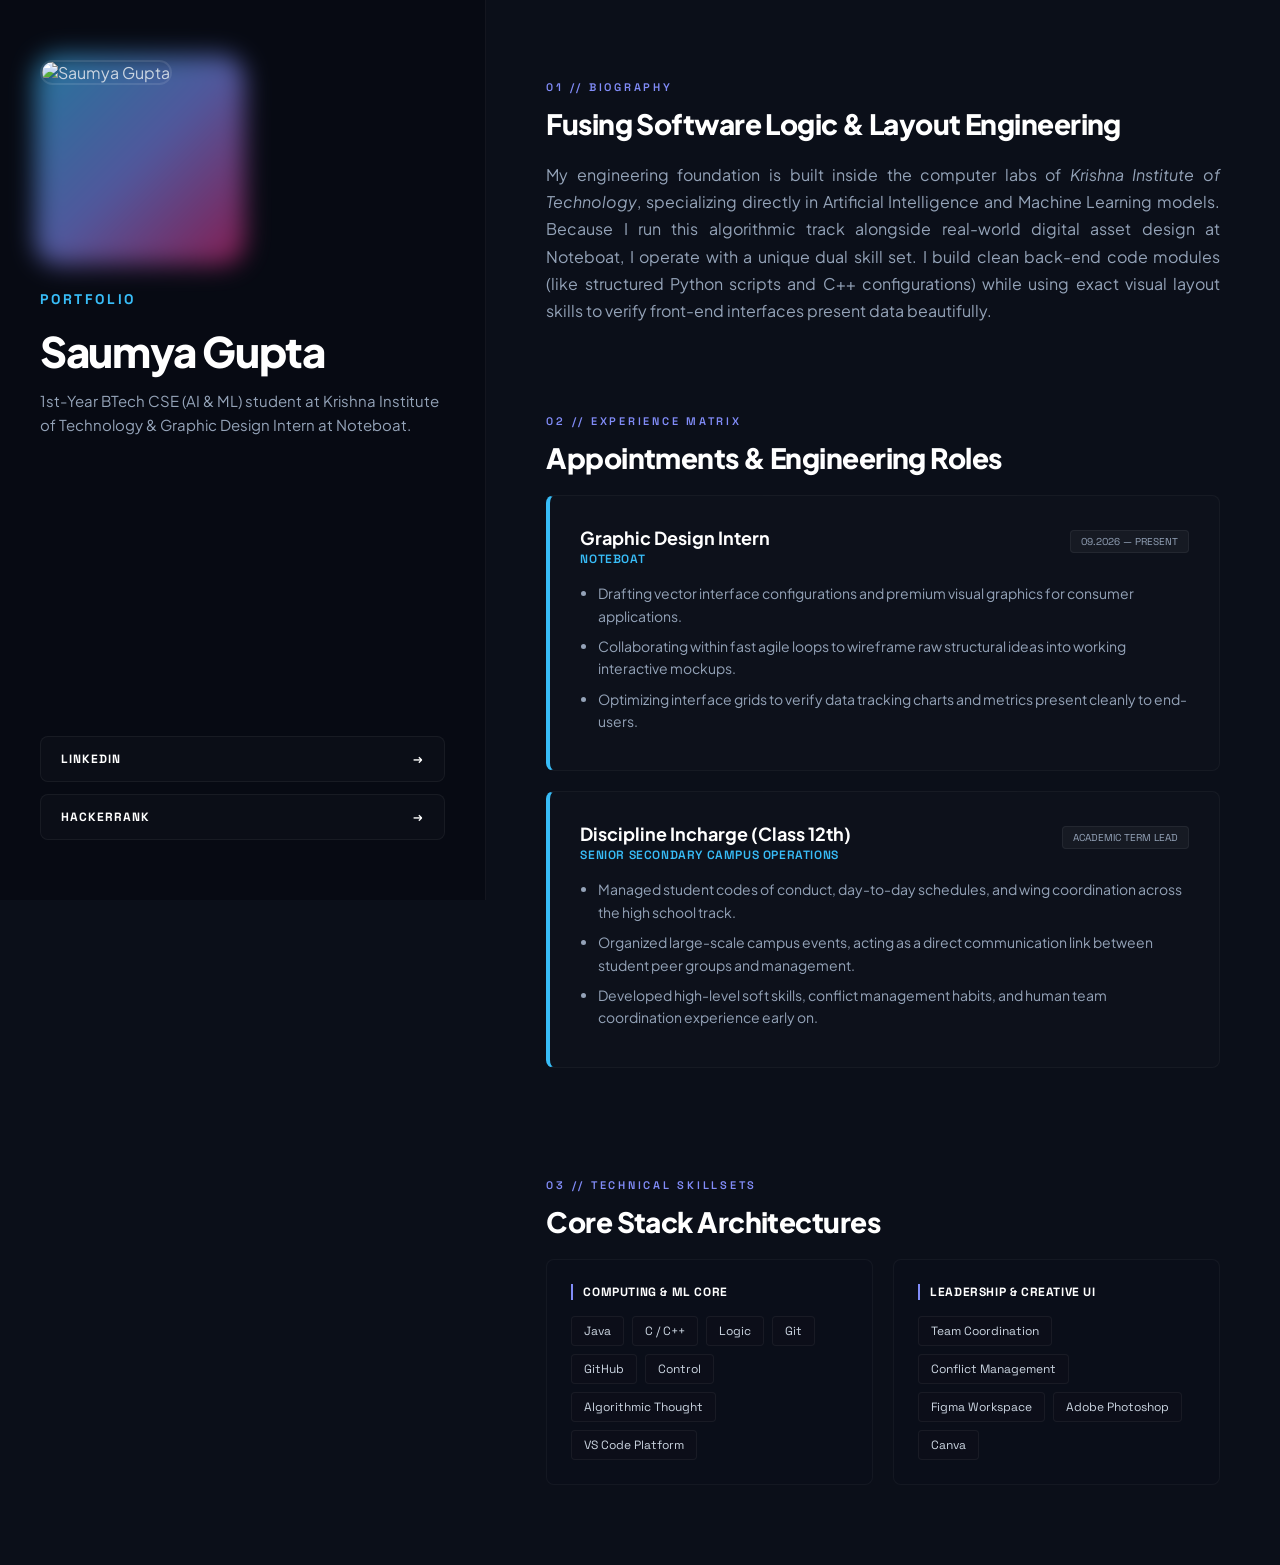
==== index.html @ 011742f3 "Add files via upload" ====
<!DOCTYPE html>
<html lang="en">
<head>
    <meta charset="UTF-8">
    <meta name="viewport" content="width=device-width, initial-scale=1.0">
    <title>Saumya Gupta | Portfolio</title>
    <link rel="stylesheet" href="style.css">
</head>
<body>

    <div class="master-split-frame">

        <!-- Fixed Identity Station (Left Panel) -->
        <aside class="fixed-sidebar">
            <div class="sidebar-top">
                <div class="photo-box-wrapper">
                    <div class="photo-glow-effect"></div>
                    <img src="my.png" alt="Saumya Gupta" class="profile-avatar">
                </div>

                <div class="branding-logo">PORTFOLIO</div>
                <h1 class="main-name">Saumya Gupta</h1>
                <p class="executive-tagline">
                    1st-Year BTech CSE (AI & ML) student at Krishna Institute of Technology & Graphic Design Intern at Noteboat.
                </p>
            </div>

            <div class="sidebar-cta-group">
                <a href="#" class="premium-btn">LinkedIn <span>→</span></a>
                <a href="#" class="premium-btn">HackerRank <span>→</span></a>
            </div>
        </aside>

        <!-- Smooth Scrolling Content Stream (Right Panel) -->
        <main class="scrolling-content">
            
            <!-- BIOGRAPHY -->
            <section>
                <span class="content-section-label">01 // BIOGRAPHY</span>
                <h2 class="section-headline">Fusing Software Logic & Layout Engineering</h2>
                <p class="body-narrative">
                    My engineering foundation is built inside the computer labs of <em>Krishna Institute of Technology</em>, specializing directly in Artificial Intelligence and Machine Learning models. Because I run this algorithmic track alongside real-world digital asset design at Noteboat, I operate with a unique dual skill set. I build clean back-end code modules (like structured Python scripts and C++ configurations) while using exact visual layout skills to verify front-end interfaces present data beautifully.
                </p>
            </section>

            <!-- EXPERIENCE MATRIX -->
            <section>
                <span class="content-section-label">02 // EXPERIENCE MATRIX</span>
                <h2 class="section-headline">Appointments & Engineering Roles</h2>

                <div class="feature-card">
                    <div class="card-top-row">
                        <div>
                            <h3 class="card-headline">Graphic Design Intern</h3>
                            <div class="card-sub-label">NOTEBOAT</div>
                        </div>
                        <span class="card-badge">09.2026 — PRESENT</span>
                    </div>
                    <ul class="bullet-stream">
                        <li>Drafting vector interface configurations and premium visual graphics for consumer applications.</li>
                        <li>Collaborating within fast agile loops to wireframe raw structural ideas into working interactive mockups.</li>
                        <li>Optimizing interface grids to verify data tracking charts and metrics present cleanly to end-users.</li>
                    </ul>
                </div>

                <div class="feature-card">
                    <div class="card-top-row">
                        <div>
                            <h3 class="card-headline">Discipline Incharge (Class 12th)</h3>
                            <div class="card-sub-label">SENIOR SECONDARY CAMPUS OPERATIONS</div>
                        </div>
                        <span class="card-badge">ACADEMIC TERM LEAD</span>
                    </div>
                    <ul class="bullet-stream">
                        <li>Managed student codes of conduct, day-to-day schedules, and wing coordination across the high school track.</li>
                        <li>Organized large-scale campus events, acting as a direct communication link between student peer groups and management.</li>
                        <li>Developed high-level soft skills, conflict management habits, and human team coordination experience early on.</li>
                    </ul>
                </div>
            </section>

            <!-- TECHNICAL SKILLSETS -->
            <section>
                <span class="content-section-label">03 // TECHNICAL SKILLSETS</span>
                <h2 class="section-headline">Core Stack Architectures</h2>

                <div class="capabilities-matrix">
                    <div class="matrix-container">
                        <h4 class="matrix-title">COMPUTING & ML CORE</h4>
                        <div class="pill-container">
                            <span class="matrix-token">Java</span>
                            <span class="matrix-token">C / C++</span>
                            <span class="matrix-token">Logic</span>
                            <span class="matrix-token">Git</span>
                            <span class="matrix-token">GitHub</span>
                            <span class="matrix-token">Control</span>
                            <span class="matrix-token">Algorithmic Thought</span>
                            <span class="matrix-token">VS Code Platform</span>
                        </div>
                    </div>

                    <div class="matrix-container">
                        <h4 class="matrix-title">LEADERSHIP & CREATIVE UI</h4>
                        <div class="pill-container">
                            <span class="matrix-token">Team Coordination</span>
                            <span class="matrix-token">Conflict Management</span>
                            <span class="matrix-token">Figma Workspace</span>
                            <span class="matrix-token">Adobe Photoshop</span>
                            <span class="matrix-token">Canva</span>
                        </div>
                    </div>
                </div>
            </section>

        </main>

    </div>

</body>
</html>
---- style.css ----
@import url('https://fonts.googleapis.com/css2?family=Plus+Jakarta+Sans:wght@400;600;700&family=Space+Grotesk:wght@600;700&display=swap');

* {
    box-sizing: border-box;
    margin: 0;
    padding: 0;
}

html {
    scroll-behavior: smooth;
}

body {
    background-color: #0b0f19;
    color: #cbd5e1;
    font-family: 'Plus Jakarta Sans', sans-serif;
    overflow-x: hidden;
    width: 100%;
}

/* Master Asymmetric Split Layout */
.master-split-frame {
    display: flex;
    min-height: 100vh;
    width: 100%;
    flex-direction: row;
}

/* Fixed Identity Station (Left Panel) */
.fixed-sidebar {
    width: 38%;
    height: 100vh;
    position: fixed;
    top: 0;
    left: 0;
    background-color: #070a13;
    border-right: 1px solid rgba(255, 255, 255, 0.05);
    padding: 60px 40px;
    display: flex;
    flex-direction: column;
    justify-content: space-between;
    z-index: 10;
    animation: slideRightIn 0.8s cubic-bezier(0.16, 1, 0.3, 1) forwards;
}

/* Smooth Scrolling Content Stream (Right Panel) */
.scrolling-content {
    width: 62%;
    margin-left: 38%;
    padding: 80px 60px;
    display: flex;
    flex-direction: column;
    gap: 90px;
}

/* Glassmorphism Profile Photo Card Architecture */
.photo-box-wrapper {
    position: relative;
    width: 200px;
    height: 200px;
    margin-bottom: 30px;
}

.photo-glow-effect {
    position: absolute;
    top: -5px;
    left: -5px;
    width: 210px;
    height: 210px;
    background: linear-gradient(135deg, #38bdf8, #818cf8, #db2777);
    border-radius: 24px;
    filter: blur(12px);
    opacity: 0.6;
    z-index: 1;
    animation: shiftGlow 4s infinite ease-in-out;
}

.profile-avatar {
    width: 200px;
    height: 200px;
    object-fit: cover;
    border-radius: 20px;
    border: 2px solid rgba(255, 255, 255, 0.1);
    position: relative;
    z-index: 2;
    transition: transform 0.4s cubic-bezier(0.16, 1, 0.3, 1);
}

.photo-box-wrapper:hover .profile-avatar {
    transform: scale(1.04) rotate(2deg);
}

/* Structural Header & Copy Items */
.branding-logo {
    font-family: 'Space Grotesk', sans-serif;
    font-size: 14px;
    font-weight: 700;
    color: #38bdf8;
    letter-spacing: 0.2em;
    text-transform: uppercase;
}

.main-name {
    font-size: 42px;
    font-weight: 800;
    color: #ffffff;
    line-height: 1.1;
    margin: 20px 0 15px 0;
    letter-spacing: -0.03em;
}

.executive-tagline {
    color: #94a3b8;
    font-size: 15px;
    line-height: 1.6;
    font-weight: 400;
}

/* Premium Link Actions */
.sidebar-cta-group {
    display: flex;
    flex-direction: column;
    gap: 12px;
    margin-top: 30px;
}

.premium-btn {
    display: inline-flex;
    align-items: center;
    justify-content: space-between;
    text-decoration: none;
    color: #ffffff;
    font-family: 'Space Grotesk', sans-serif;
    font-size: 12px;
    font-weight: 700;
    text-transform: uppercase;
    letter-spacing: 0.08em;
    background: rgba(255, 255, 255, 0.02);
    border: 1px solid rgba(255, 255, 255, 0.05);
    padding: 14px 20px;
    border-radius: 8px;
    transition: all 0.3s ease;
}

.premium-btn:hover {
    background: #ffffff;
    color: #0b0f19;
    transform: translateX(6px);
    box-shadow: 0 10px 20px rgba(255, 255, 255, 0.05);
}

/* Content Panel Layout Blocks */
.content-section-label {
    font-family: 'Space Grotesk', monospace;
    font-size: 11px;
    font-weight: 600;
    color: #818cf8;
    letter-spacing: 0.25em;
    text-transform: uppercase;
    margin-bottom: 12px;
    display: block;
}

.section-headline {
    font-size: 28px;
    font-weight: 800;
    color: #ffffff;
    letter-spacing: -0.02em;
    margin-bottom: 20px;
}

.body-narrative {
    color: #94a3b8;
    font-size: 16px;
    line-height: 1.7;
    text-align: justify;
}

/* Unique Structural Feature Cards */
.feature-card {
    background: rgba(255, 255, 255, 0.01);
    border: 1px solid rgba(255, 255, 255, 0.04);
    border-left: 4px solid #38bdf8;
    padding: 30px;
    border-radius: 8px;
    margin-bottom: 20px;
    transition: transform 0.3s ease, border-color 0.3s ease, background 0.3s ease;
}

.feature-card:hover {
    transform: translateY(-4px);
    border-color: #818cf8;
    background: rgba(255, 255, 255, 0.02);
}

.card-top-row {
    display: flex;
    justify-content: space-between;
    align-items: baseline;
    flex-wrap: wrap;
    gap: 8px;
    margin-bottom: 15px;
}

.card-headline {
    font-size: 18px;
    font-weight: 700;
    color: #ffffff;
}

.card-sub-label {
    font-size: 12px;
    font-family: 'Space Grotesk', monospace;
    color: #38bdf8;
    font-weight: 600;
    text-transform: uppercase;
    letter-spacing: 0.05em;
    margin-top: 2px;
}

.card-badge {
    font-size: 10px;
    font-family: 'Space Grotesk', monospace;
    background: rgba(255, 255, 255, 0.04);
    color: #94a3b8;
    padding: 4px 10px;
    border-radius: 4px;
    border: 1px solid rgba(255, 255, 255, 0.06);
}

.bullet-stream {
    color: #94a3b8;
    font-size: 14px;
    padding-left: 18px;
    line-height: 1.6;
}

.bullet-stream li {
    margin-bottom: 8px;
}

/* Double Matrix Capabilities Layout */
.capabilities-matrix {
    display: grid;
    grid-template-columns: repeat(auto-fit, minmax(260px, 1fr));
    gap: 20px;
}

.matrix-container {
    background: rgba(31, 42, 89, 0.01);
    border: 1px solid rgba(255, 255, 255, 0.04);
    border-radius: 8px;
    padding: 24px;
}

.matrix-title {
    font-size: 12px;
    font-family: 'Space Grotesk', monospace;
    color: #ffffff;
    text-transform: uppercase;
    margin-bottom: 16px;
    letter-spacing: 0.05em;
    border-left: 2px solid #818cf8;
    padding-left: 10px;
}

.pill-container {
    display: flex;
    flex-wrap: wrap;
    gap: 8px;
}

.matrix-token {
    background: rgba(147, 61, 61, 0.02);
    color: #cbd5e1;
    border: 1px solid rgba(255, 255, 255, 0.05);
    padding: 6px 12px;
    font-size: 12px;
    font-family: 'Space Grotesk', sans-serif;
    border-radius: 4px;
    transition: all 0.2s ease;
}

.matrix-token:hover {
    background: #ffffff;
    color: #acb4c6;
    transform: translateY(-2px);
}

/* Custom CSS Animations */
@keyframes slideRightIn {
    from { transform: translateX(-100%); opacity: 0; }
    to { transform: translateX(0); opacity: 1; }
}

@keyframes shiftGlow {
    0%, 100% { transform: rotate(-6deg) scale(1); opacity: 0.6; }
    50% { transform: rotate(2deg) scale(1.04); opacity: 0.8; }
}

/* Responsive Adaptive Setup */
@media (max-width: 900px) {
    .master-split-frame { 
        flex-direction: column; 
    }
    .fixed-sidebar { 
        width: 100%; 
        height: auto; 
        position: relative; 
        padding: 40px 20px; 
        border-right: none; 
        border-bottom: 1px solid rgba(255, 255, 255, 0.05); 
    }
    .scrolling-content { 
        width: 100%; 
        margin-left: 0; 
        padding: 50px 20px; 
        gap: 70px; 
    }
    .photo-box-wrapper { 
        margin: 0 auto 20px auto; 
    }
    .main-name, .executive-tagline { 
        text-align: center; 
    }
}
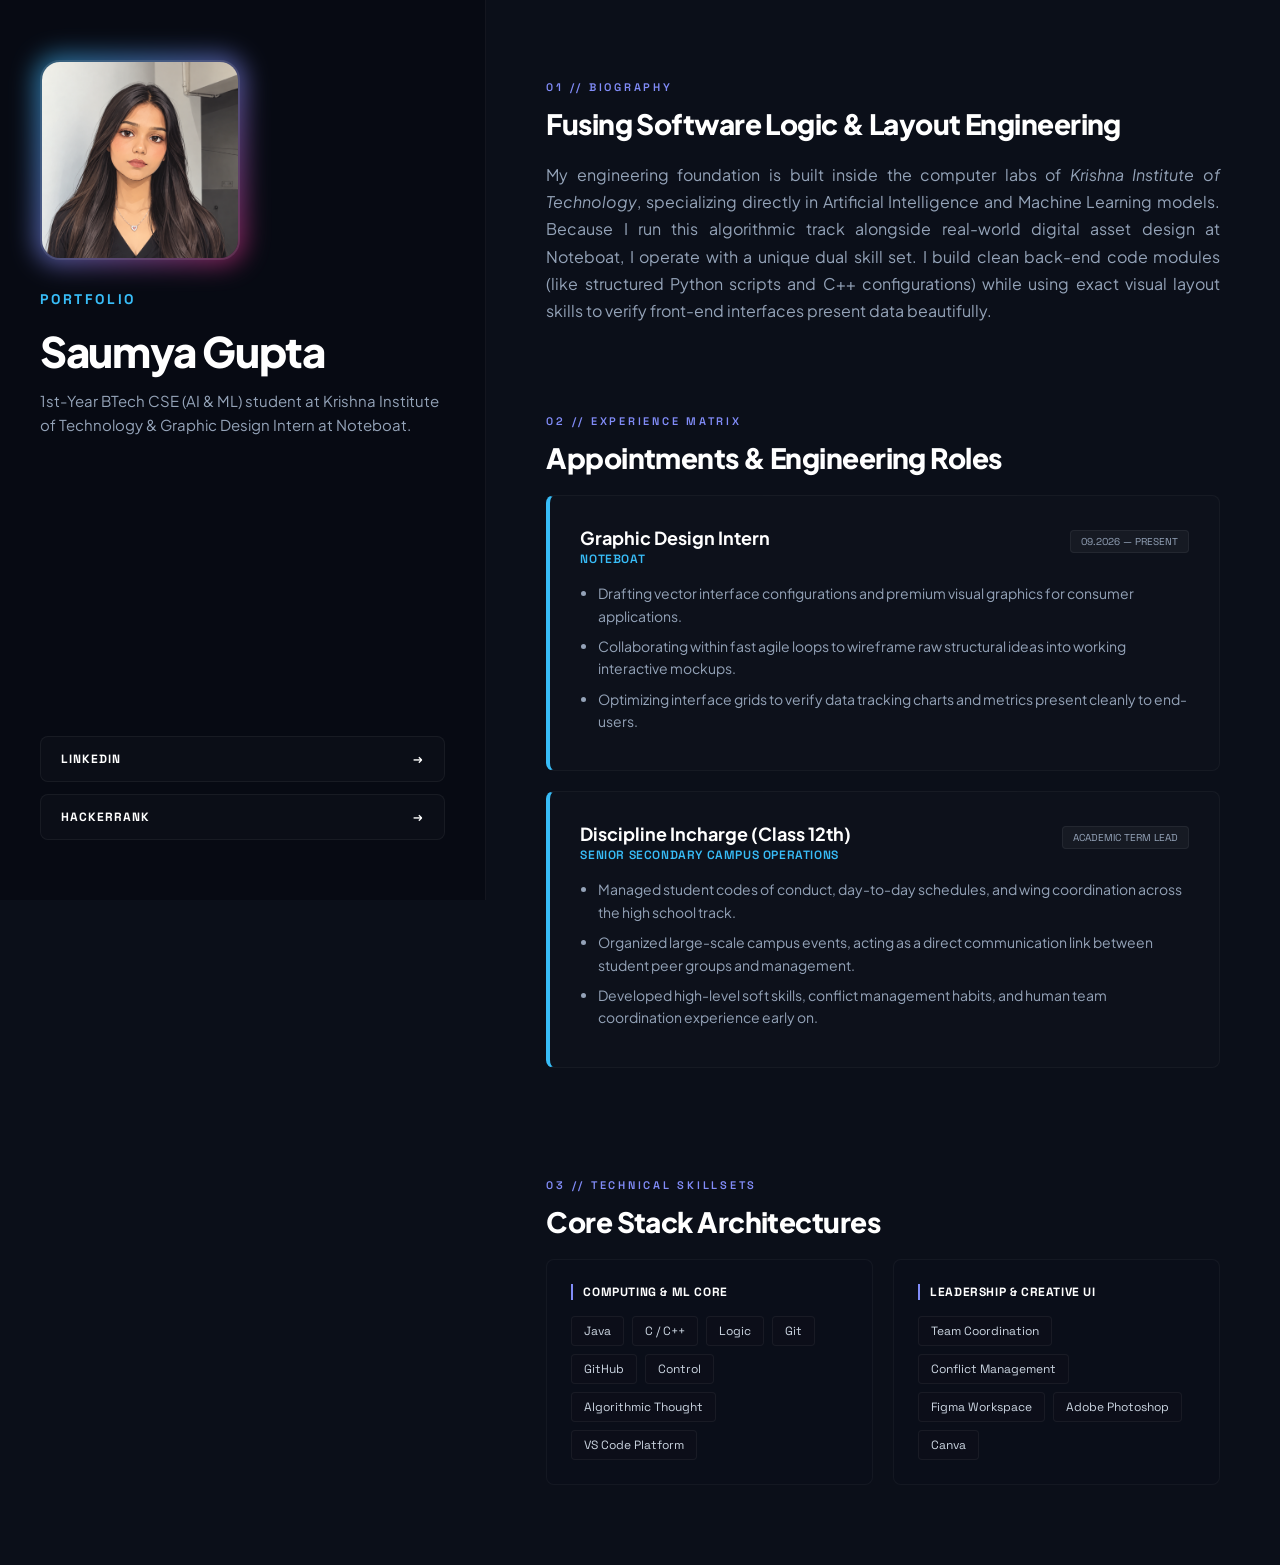
==== commit 497fa6d9: "Fix HTML structure and update links in portfolio" ====
--- a/index.html
+++ b/index.html
@@ -26,8 +26,8 @@
             </div>
 
             <div class="sidebar-cta-group">
-                <a href="#" class="premium-btn">LinkedIn <span>→</span></a>
-                <a href="#" class="premium-btn">HackerRank <span>→</span></a>
+                <a href="https://www.linkedin.com/posts/abhinendra-patel-2461462a4_dsa-datastructures-algorithms-ugcPost-7509800374090989568-gFTn?utm_source=social_share_send&utm_medium=android_app&rcm=ACoAAFuPfA0B5FVoUlW03WtCMWuKwZf1wrPgNPQ&utm_campaign=whatsapp" class="premium-btn">LinkedIn <span>→</span></a>
+                <a href="https://www.hackerrank.com/profile/saumya09812" class="premium-btn">HackerRank <span>→</span></a>
             </div>
         </aside>
 
@@ -117,4 +117,4 @@
     </div>
 
 </body>
-</html>+</html>
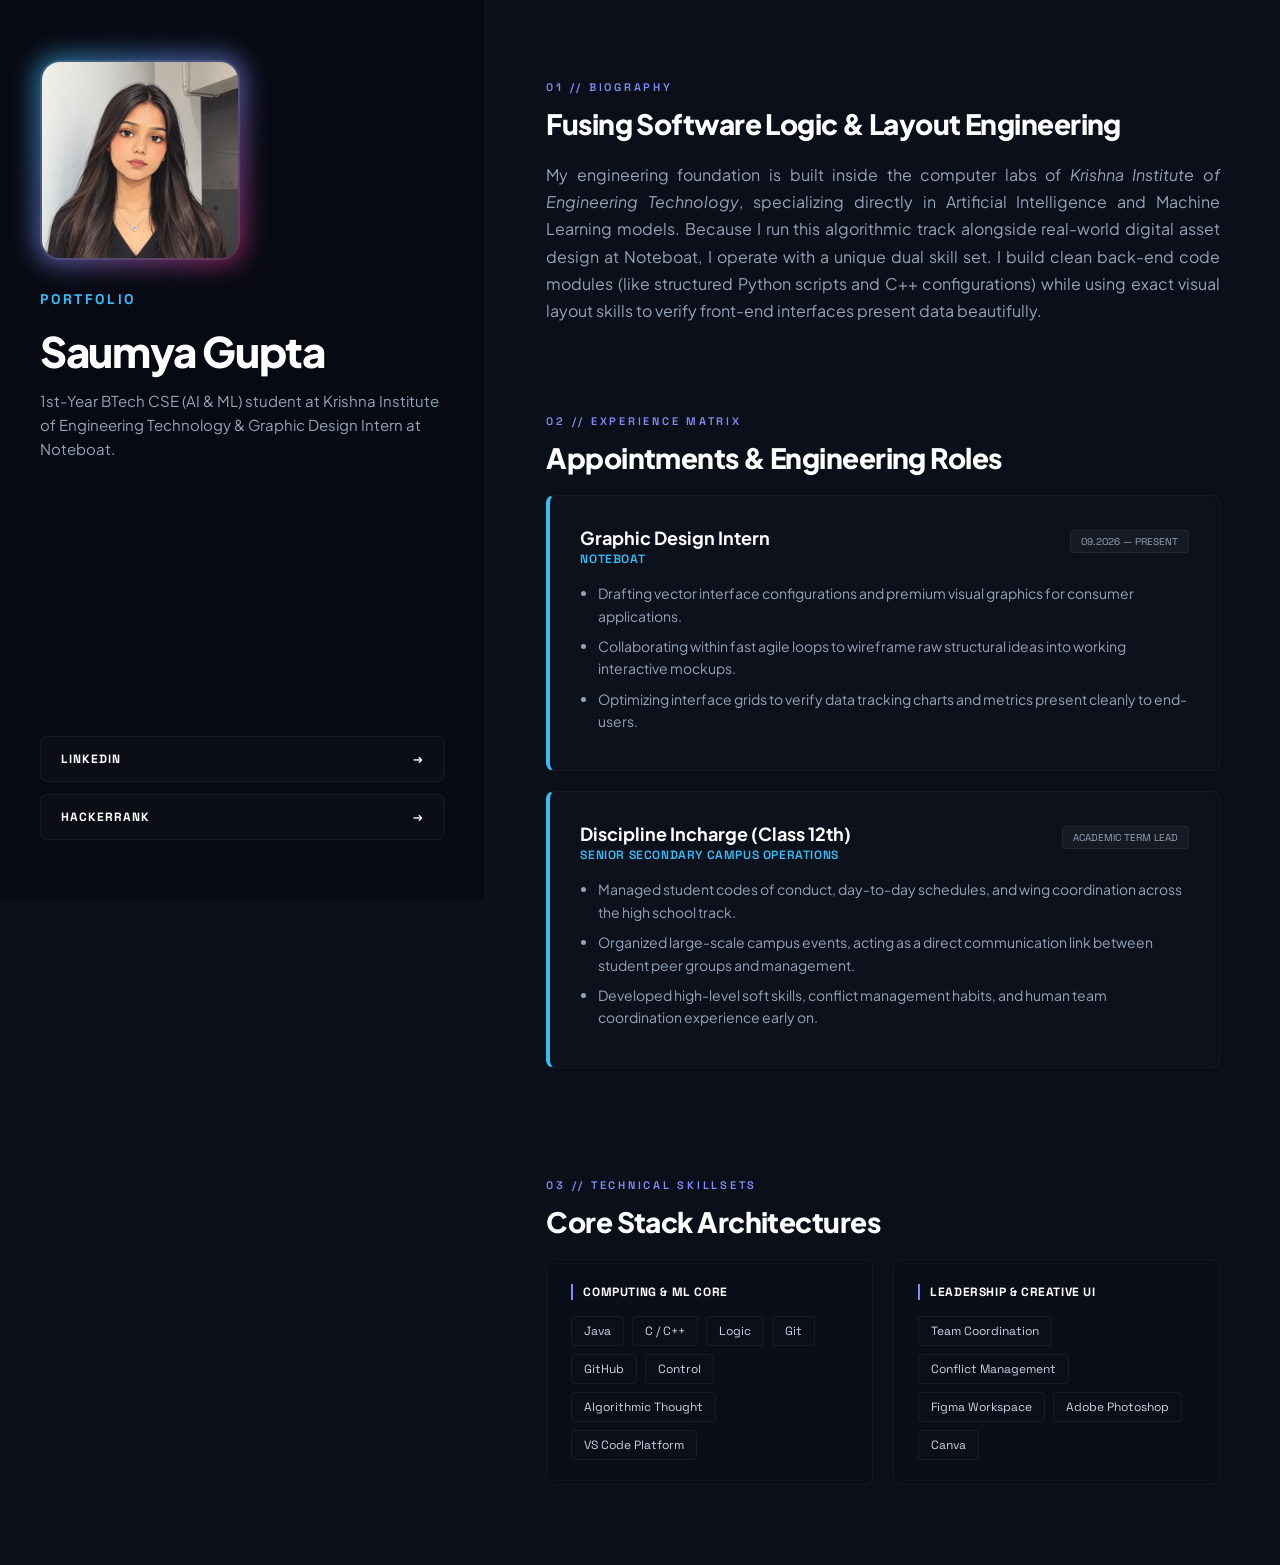
==== commit 29aef1d4: "Update index.html" ====
--- a/index.html
+++ b/index.html
@@ -21,12 +21,12 @@
                 <div class="branding-logo">PORTFOLIO</div>
                 <h1 class="main-name">Saumya Gupta</h1>
                 <p class="executive-tagline">
-                    1st-Year BTech CSE (AI & ML) student at Krishna Institute of Technology & Graphic Design Intern at Noteboat.
+                    1st-Year BTech CSE (AI & ML) student at Krishna Institute of Engineering Technology & Graphic Design Intern at Noteboat.
                 </p>
             </div>
 
             <div class="sidebar-cta-group">
-                <a href="https://www.linkedin.com/posts/abhinendra-patel-2461462a4_dsa-datastructures-algorithms-ugcPost-7509800374090989568-gFTn?utm_source=social_share_send&utm_medium=android_app&rcm=ACoAAFuPfA0B5FVoUlW03WtCMWuKwZf1wrPgNPQ&utm_campaign=whatsapp" class="premium-btn">LinkedIn <span>→</span></a>
+                <a href="https://www.linkedin.com/in/saumya-gupta-1a554436a?utm_source=share_via&utm_content=profile&utm_medium=member_android" class="premium-btn">LinkedIn <span>→</span></a>
                 <a href="https://www.hackerrank.com/profile/saumya09812" class="premium-btn">HackerRank <span>→</span></a>
             </div>
         </aside>
@@ -39,7 +39,7 @@
                 <span class="content-section-label">01 // BIOGRAPHY</span>
                 <h2 class="section-headline">Fusing Software Logic & Layout Engineering</h2>
                 <p class="body-narrative">
-                    My engineering foundation is built inside the computer labs of <em>Krishna Institute of Technology</em>, specializing directly in Artificial Intelligence and Machine Learning models. Because I run this algorithmic track alongside real-world digital asset design at Noteboat, I operate with a unique dual skill set. I build clean back-end code modules (like structured Python scripts and C++ configurations) while using exact visual layout skills to verify front-end interfaces present data beautifully.
+                    My engineering foundation is built inside the computer labs of <em>Krishna Institute of Engineering Technology</em>, specializing directly in Artificial Intelligence and Machine Learning models. Because I run this algorithmic track alongside real-world digital asset design at Noteboat, I operate with a unique dual skill set. I build clean back-end code modules (like structured Python scripts and C++ configurations) while using exact visual layout skills to verify front-end interfaces present data beautifully.
                 </p>
             </section>
 
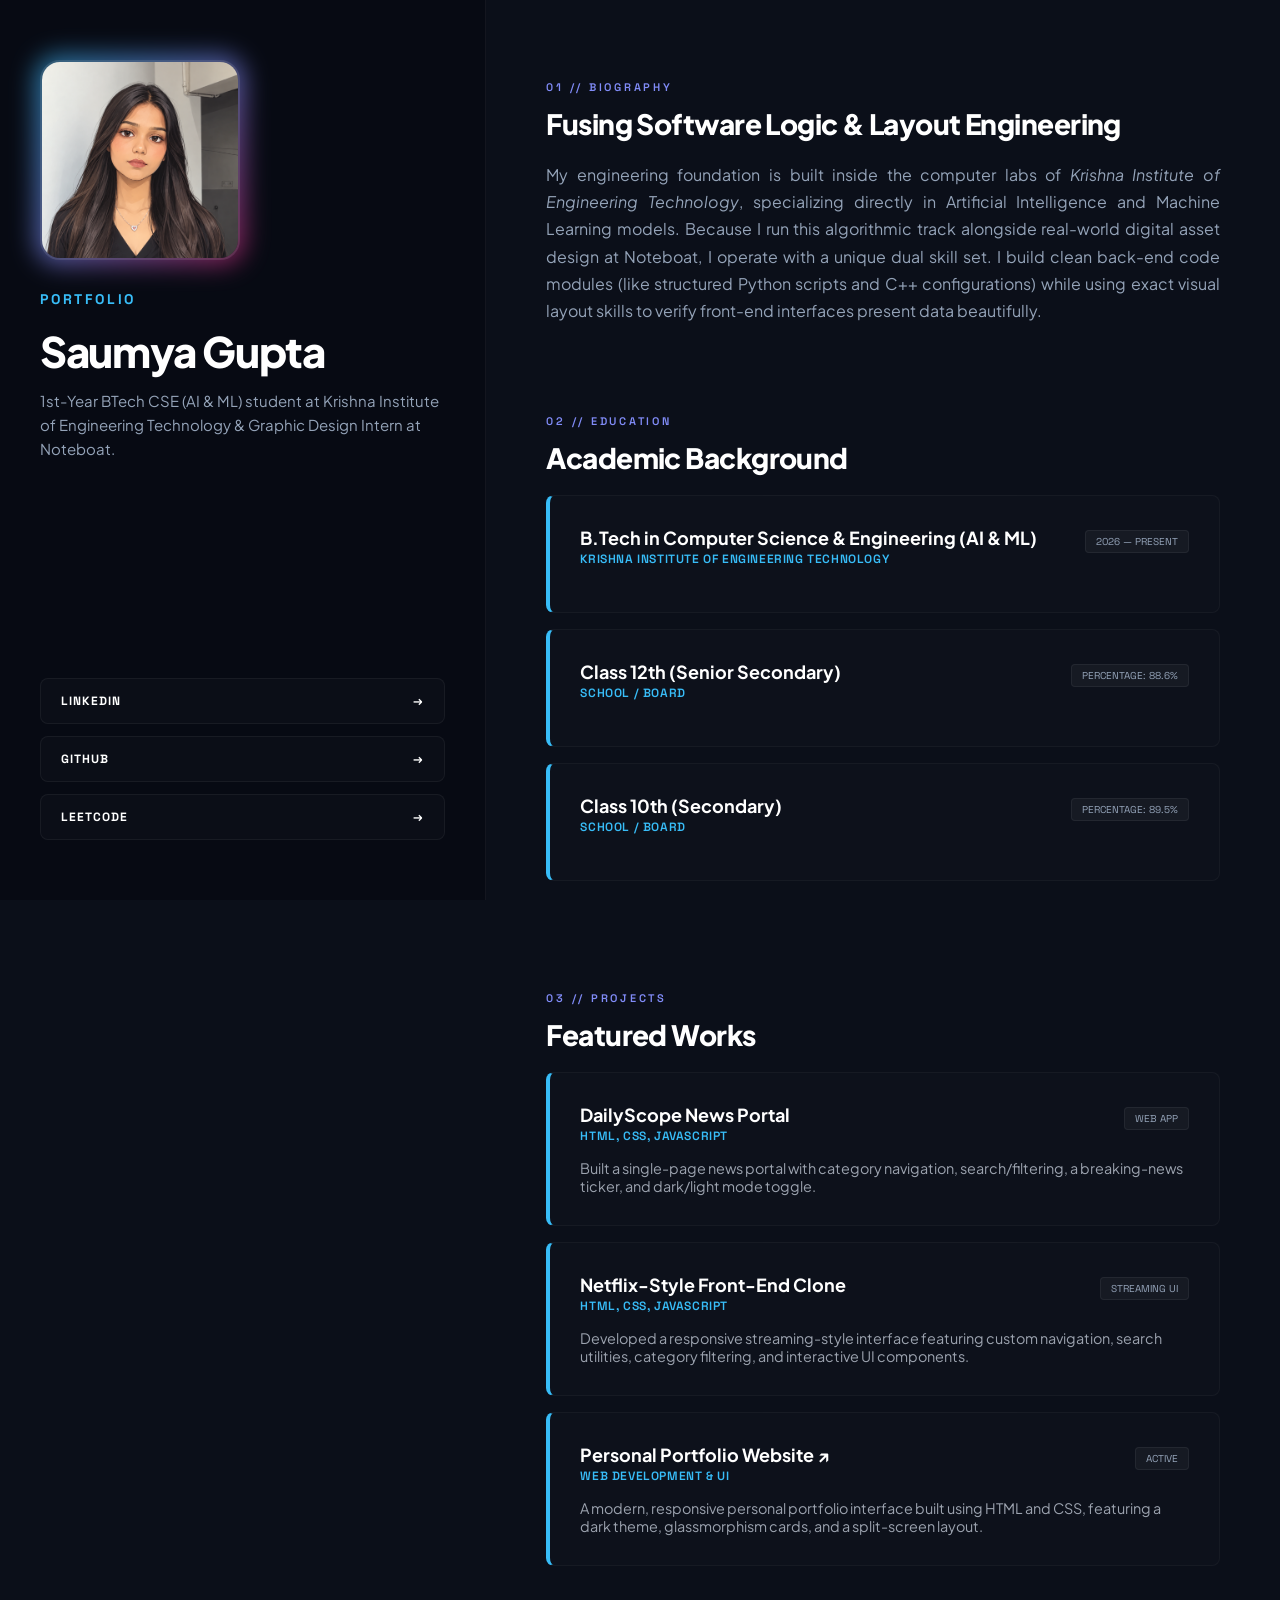
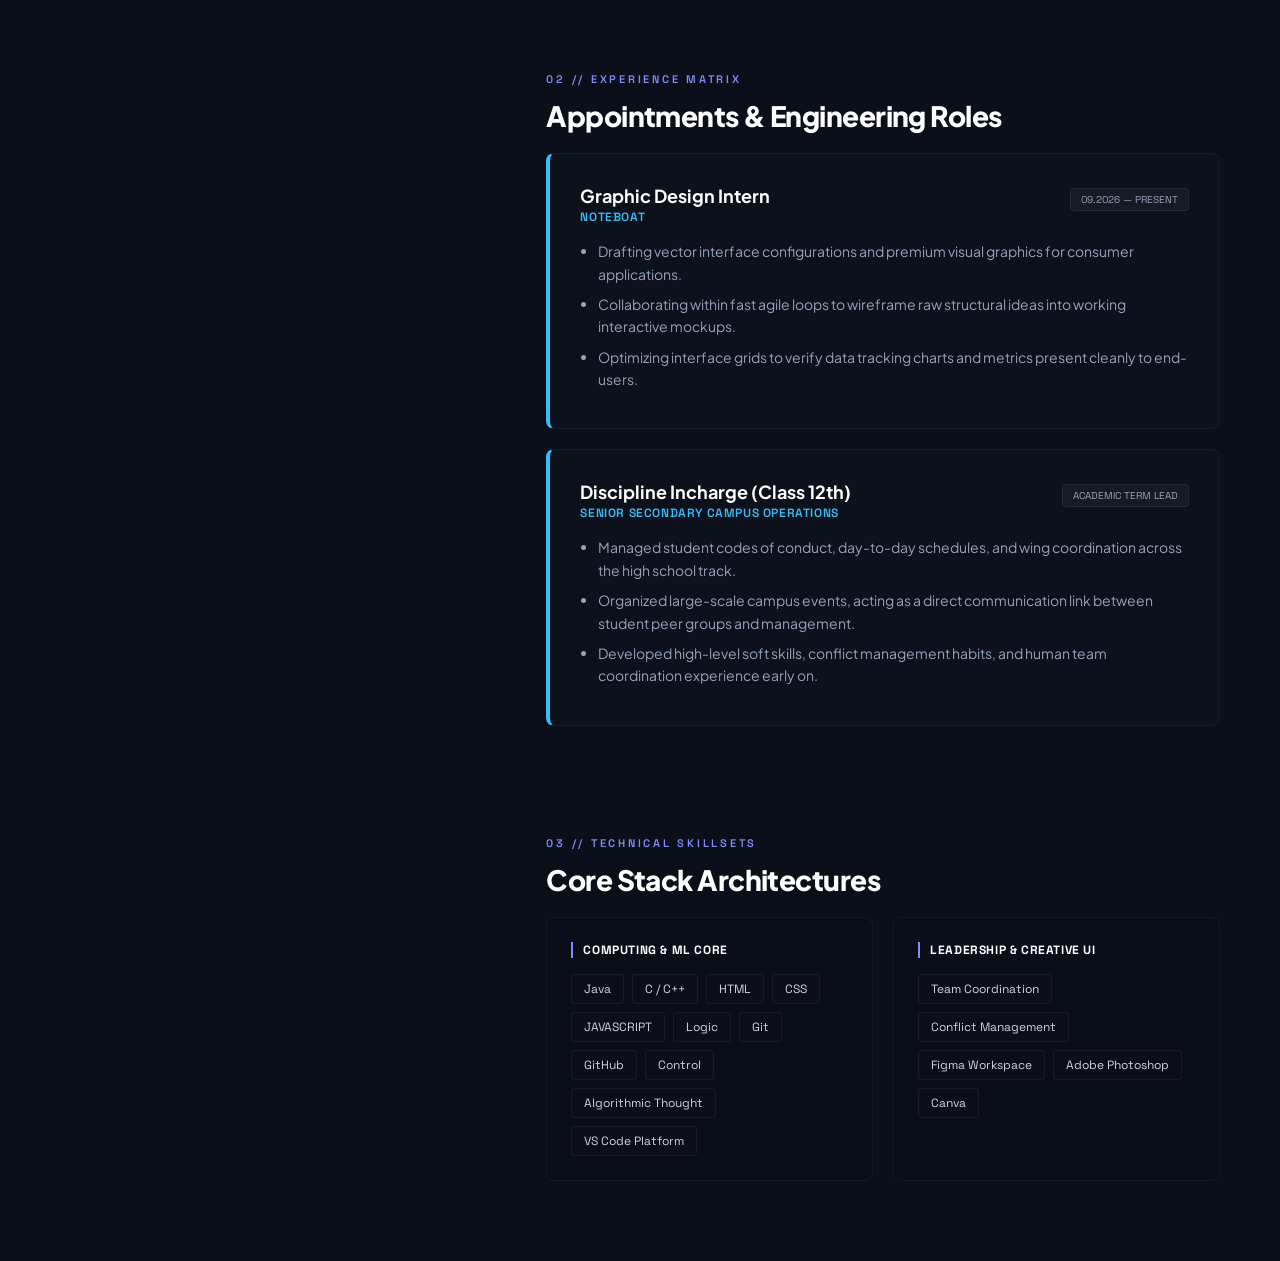
==== commit ad1fc7e0: "Revamp portfolio page with education and projects Updated the portfolio webpage to include education" ====
--- a/index.html
+++ b/index.html
@@ -27,7 +27,8 @@
 
             <div class="sidebar-cta-group">
                 <a href="https://www.linkedin.com/in/saumya-gupta-1a554436a?utm_source=share_via&utm_content=profile&utm_medium=member_android" class="premium-btn">LinkedIn <span>→</span></a>
-                <a href="https://www.hackerrank.com/profile/saumya09812" class="premium-btn">HackerRank <span>→</span></a>
+               <a href="https://github.com/Saumya-1-web" class="premium-btn" target="_blank">GitHub <span>→</span></a>
+                <a href="https://leetcode.com/u/saumya0072/" class="premium-btn" target="_blank">LeetCode <span>→</span></a>
             </div>
         </aside>
 
@@ -42,7 +43,87 @@
                     My engineering foundation is built inside the computer labs of <em>Krishna Institute of Engineering Technology</em>, specializing directly in Artificial Intelligence and Machine Learning models. Because I run this algorithmic track alongside real-world digital asset design at Noteboat, I operate with a unique dual skill set. I build clean back-end code modules (like structured Python scripts and C++ configurations) while using exact visual layout skills to verify front-end interfaces present data beautifully.
                 </p>
             </section>
-
+            <!-- EDUCATION MATRIX -->
+            <section>
+                <span class="content-section-label">02 // EDUCATION</span>
+                <h2 class="section-headline">Academic Background</h2>
+                
+                <div class="feature-card" style="margin-bottom: 16px;">
+                    <div class="card-top-row">
+                        <div>
+                            <h3 class="card-headline">B.Tech in Computer Science & Engineering (AI & ML)</h3>
+                            <div class="card-sub-label">KRISHNA INSTITUTE OF ENGINEERING TECHNOLOGY</div>
+                        </div>
+                        <span class="card-badge">2026 — PRESENT</span>
+                    </div>
+                </div>
+
+                <div class="feature-card" style="margin-bottom: 16px;">
+                    <div class="card-top-row">
+                        <div>
+                            <h3 class="card-headline">Class 12th (Senior Secondary)</h3>
+                            <div class="card-sub-label">SCHOOL / BOARD</div>
+                        </div>
+                        <span class="card-badge">PERCENTAGE: 88.6%</span>
+                    </div>
+                </div>
+
+                <div class="feature-card">
+                    <div class="card-top-row">
+                        <div>
+                            <h3 class="card-headline">Class 10th (Secondary)</h3>
+                            <div class="card-sub-label">SCHOOL / BOARD</div>
+                        </div>
+                        <span class="card-badge">PERCENTAGE: 89.5%</span>
+                    </div>
+                </div>
+            </section>
+
+          <!-- PROJECTS SECTION -->
+            <section>
+                <span class="content-section-label">03 // PROJECTS</span>
+                <h2 class="section-headline">Featured Works</h2>
+                
+                <div class="feature-card" style="margin-bottom: 16px;">
+                    <div class="card-top-row">
+                        <div>
+                            <h3 class="card-headline">DailyScope News Portal</h3>
+                            <div class="card-sub-label">HTML, CSS, JAVASCRIPT</div>
+                        </div>
+                        <span class="card-badge">WEB APP</span>
+                    </div>
+                    <p style="color: #9ca3af; font-size: 0.9rem; margin-top: 8px;">
+                        Built a single-page news portal with category navigation, search/filtering, a breaking-news ticker, and dark/light mode toggle.
+                    </p>
+                </div>
+
+                <div class="feature-card" style="margin-bottom: 16px;">
+                    <div class="card-top-row">
+                        <div>
+                            <h3 class="card-headline">Netflix-Style Front-End Clone</h3>
+                            <div class="card-sub-label">HTML, CSS, JAVASCRIPT</div>
+                        </div>
+                        <span class="card-badge">STREAMING UI</span>
+                    </div>
+                    <p style="color: #9ca3af; font-size: 0.9rem; margin-top: 8px;">
+                        Developed a responsive streaming-style interface featuring custom navigation, search utilities, category filtering, and interactive UI components.
+                    </p>
+                </div>
+
+                <div class="feature-card" style="margin-bottom: 16px;">
+                    <div class="card-top-row">
+                        <div>
+                            <h3 class="card-headline"><a href="https://github.com/Saumya-1-web/My-Portfolio" target="_blank" style="color: inherit; text-decoration: none;">Personal Portfolio Website ↗</a></h3>
+                            <div class="card-sub-label">WEB DEVELOPMENT & UI</div>
+                        </div>
+                        <span class="card-badge">ACTIVE</span>
+                    </div>
+                    <p style="color: #9ca3af; font-size: 0.9rem; margin-top: 8px;">
+                        A modern, responsive personal portfolio interface built using HTML and CSS, featuring a dark theme, glassmorphism cards, and a split-screen layout.
+                    </p>
+                </div>
+
+            </section>
             <!-- EXPERIENCE MATRIX -->
             <section>
                 <span class="content-section-label">02 // EXPERIENCE MATRIX</span>
@@ -90,6 +171,9 @@
                         <div class="pill-container">
                             <span class="matrix-token">Java</span>
                             <span class="matrix-token">C / C++</span>
+                             <span class="matrix-token">HTML</span>
+                             <span class="matrix-token">CSS</span>
+                             <span class="matrix-token">JAVASCRIPT</span>
                             <span class="matrix-token">Logic</span>
                             <span class="matrix-token">Git</span>
                             <span class="matrix-token">GitHub</span>
